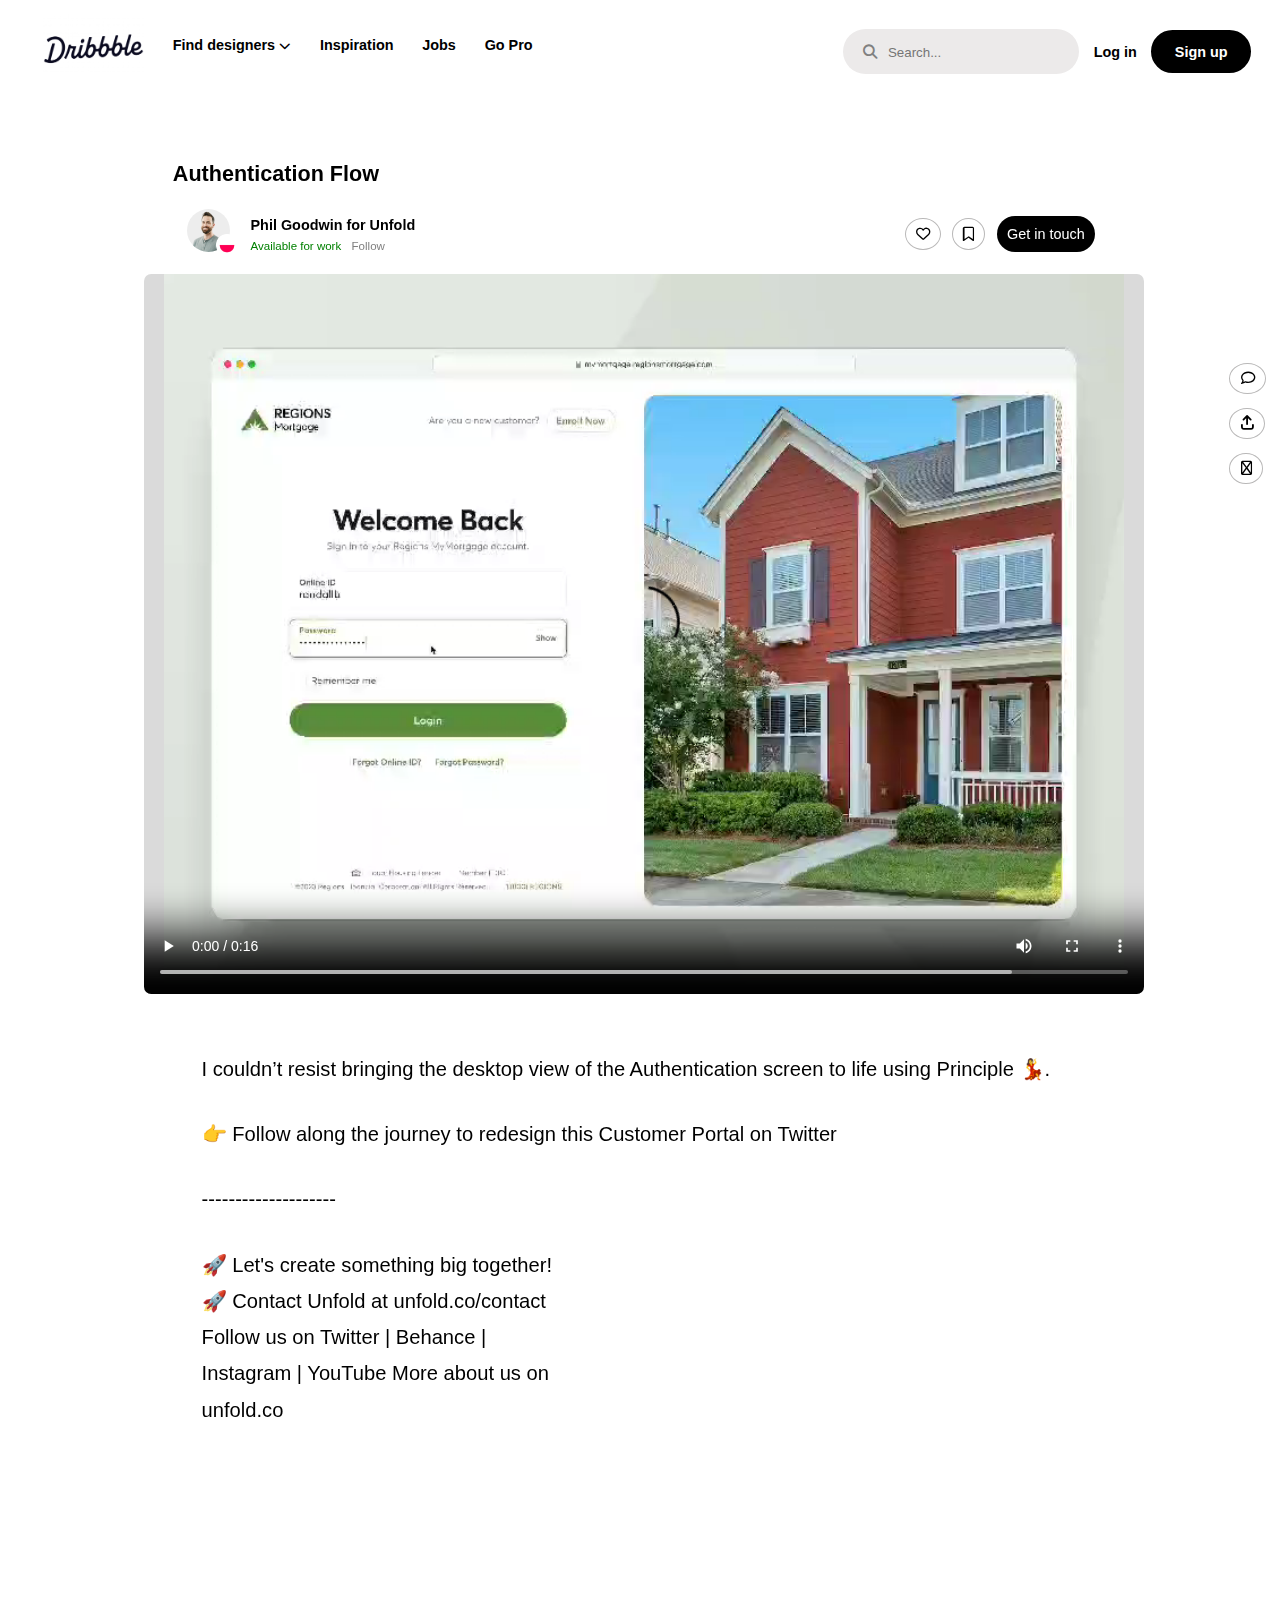
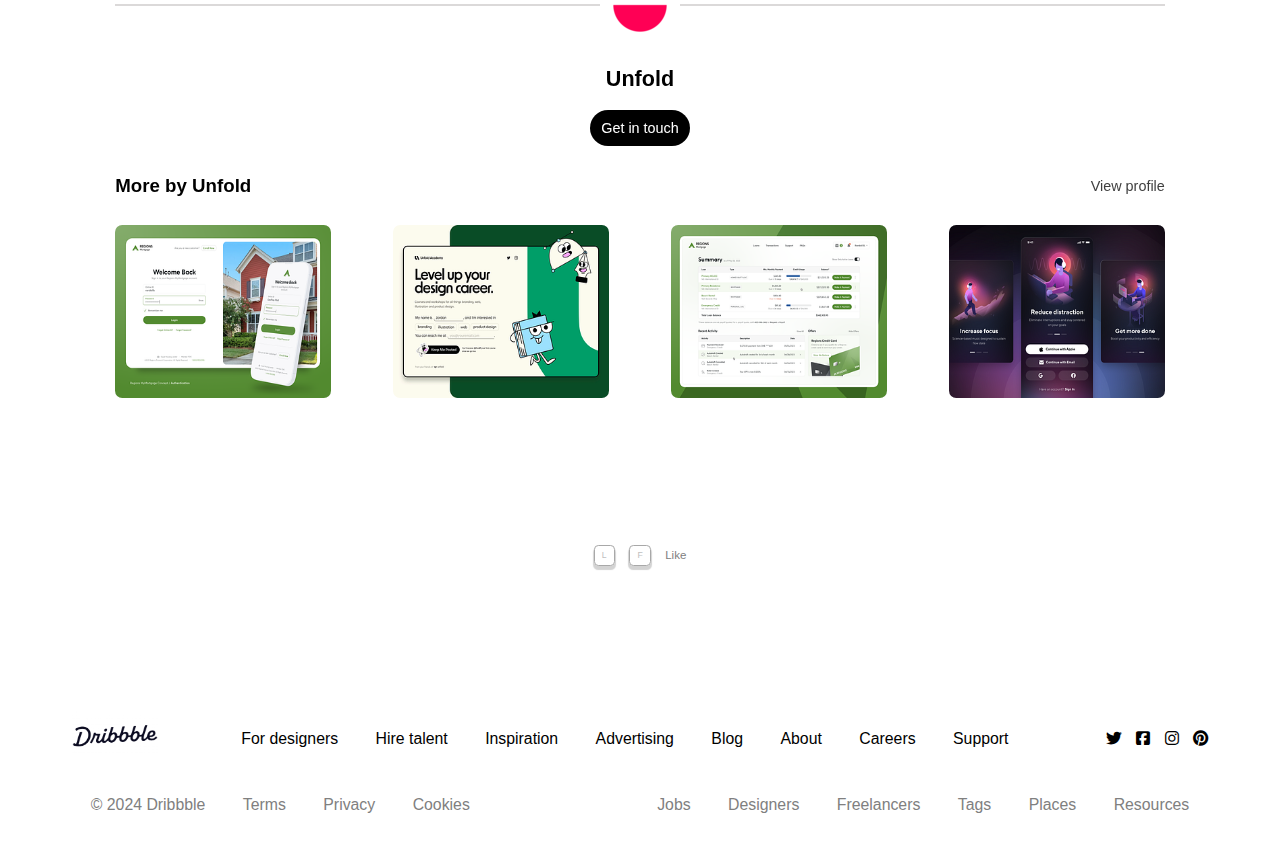
==== index.html @ a6d7c667 "first commit" ====
<!DOCTYPE html>
<html lang="en">

<head>
    <meta charset="UTF-8">
    <meta http-equiv="X-UA-Compatible" content="IE=edge">
    <meta name="viewport" content="width=device-width, initial-scale=1.0">
    <link rel="stylesheet" href="index.css">
    <link rel="stylesheet" href="https://cdnjs.cloudflare.com/ajax/libs/font-awesome/6.6.0/css/all.min.css" />
    <link rel="preconnect" href="https://fonts.googleapis.com">
    <title>Document</title>
</head>

<body>
    <header>
        <nav>
            <div class="nav1">
                <ul class="nav1ul" style="padding-bottom: 1rem;">
                    <ul class="nav1ul1">
                        <li id="menu"><i class="fa-solid fa-bars"></i></li>
                        <li><a href="#"> <img id="logo" src="logo.png" alt=""></a></li>
                    </ul>
                    <ul class="nav1ul2">
                        <li class="find"><a href="#">Find designers <i style="font-size:.8rem;"
                                    class="fa-solid fa-chevron-down"></i></a>
                            <ul>
                                <li>
                                    <h4>Designer search</h4>
                                    <p>Quickly find your next designer</p>
                                </li>
                                <li>
                                    <h4>Post a job</h4>
                                    <p>The #1 job board for design talent</p>
                                </li>
                            </ul>
                        </li>
                        <li> <a href="#">Inspiration</a></li>
                        <li> <a href="#">Jobs</a></li>
                        <li> <a href="#">Go Pro</a></li>
                    </ul>
                </ul>
            </div>
            <div class="nav2">
                <ul>
                    <li id="search"><a href="">
                            <i id="magnifying" style="color: gray;" class="fa fa-sharp fa-light fa-magnifying-glass"></i>
                            <input style="padding-left: .5rem;" type="search" value="" placeholder="Search..."> </a>
                    </li>
                    <li><a href="#">Log in</a> </li>
                    <li id="signup"><a style="color: white;" href="#">Sign up</a> </li>
                </ul>
            </div>
        </nav>
        <div id="headerd1">
            <ul>
                <li>
                    <a href="">
                        <h4>Designer search</h4>
                    </a>
                    <a href="">
                        <p style="font-size: .8rem;">Quickly find your next designer</p>
                    </a>
                </li>
                <li>
                    <a href="">
                        <h4>Post a job </h4>
                    </a>
                    <a href="">
                        <p style="font-size: .8rem;">The #1 job board for design talent</p>
                    </a>
                </li>
            </ul>
        </div>
        <div class="dropdown">
            <ul>
                <li style="border: 1px solid rgb(224, 224, 224);padding-left: 0;"></li>
            </ul>
            <ul style="padding-left: 2rem; padding-right: 2rem;">
                <li style="margin-top: 2rem;"><a href="#">Find designers </a></li>
                <li style="display: flex;">
                    <ul>
                        <li id="line"></li>
                    </ul>
                    <ul>
                        <li>
                            <h4>Designer search</h4>
                            <p>Quickly find your next designer</p>
                        </li>
                        <li style="margin-top: 1.5rem; margin-bottom: 1rem;">
                            <h4>Post a job</h4>
                            <p>The #1 job board for design talent</p>
                        </li>
                    </ul>
                </li>
                <li> <a href="#">Inspiration</a></li>
                <li> <a href="#">Jobs</a></li>
                <li> <a href="#">Go Pro</a></li>
                <li style="border: 1px solid rgb(224, 224, 224);padding-left: 0;"></li>
                <li style="margin-bottom: 2rem;"><a href=""> Log in</a></li>
            </ul>
        </div>
    </header>
    <div class="section1">
        <div class="sec1d1">
            <h2>Authentication Flow</h2>
            <div style="padding-top: 1.5rem;">
                <div>
                    <div>
                        <img style="border-radius: 50%;" src="profile.png" alt="">
                        <img class="img1" src="img1.png" alt="">
                    </div>
                    </li>
                    <li style="padding-left: 1rem;">
                        <h3 style="font-size: 1rem;">Phil Goodwin for Unfold</h3>
                        <p style="color: green;padding-top: .5rem;font-size: .8rem;">Available for work <a href=""
                                style="color: gray;padding-left: .5rem;">Follow</a></p>
                    </li>
                </div>
                <div>
                    <li class="i"><i class="fa-regular fa-heart"></i></li>
                    <li class="i"><i class="fa-regular fa-bookmark"></i></li>
                    <li id="get"><a style="color: white;" href="">Get in touch</a></li>
                </div>
            </div>
            <video id="video" src="video.mp4" controls> </video>
            <p class="p" style="padding-top: 4rem;">I couldn’t resist bringing the desktop view of the Authentication
                screen
                to life
                using Principle 💃.</p>
            <p class="p">👉 Follow along the journey to redesign this Customer Portal on Twitter</p>
            <p class="p">--------------------</p>
            <p class="p" id="p3">
                🚀 Let's create something big together! 🚀

                Contact Unfold at unfold.co/contact

                Follow us on Twitter | Behance | Instagram | YouTube

                More about us on unfold.co</p>
        </div>
        <div class="sec1d2 ">
            <li id="message"> <i class=" i fa-regular fa-comment"></i></li>
            <li> <i class=" i fa-solid fa-arrow-up-from-bracket"></i></li>
            <li><i class=" i fa-regular fa-circle-info"></i></li>
        </div>
    </div>
    <div class="section2">
        <div class="sec2d1">
            <hr>
            <img src="img1.png" alt="">
            <hr>
        </div>
        <div class="sec2d2">
            <h2>Unfold</h2>
            <div id="get"> <a style="color: white;" href="">Get in touch</a></div>
        </div>
        <ul>
            <li style="font-weight: bold;font-size: 1.3rem;">More by Unfold</li>
            <li style="color: rgb(63, 63, 63);">View profile</li>
        </ul>
        <div class="sec2d3">
            <ul>
                <li><a href="#"><img src="img2.png" alt=""></a></li>
                <li><a href="#"><img src="img3.png" alt=""></a></li>
                <li><a href="#"><img src="img4.png" alt=""></a></li>
                <li><a href="#"><img src="img5.png" alt=""></a></li>
            </ul>
        </div>
        <div class="sec2d4">
            <ul>
                <li>L</li>
                <li>F</li>
                <li style="color:gray;">Like</li>
            </ul>
        </div>
    </div>
    <footer>
        <div class="footerd1">
            <img src="logo.png" alt="">
            <ul>
                <li><a href="#">For designers</a></li>
                <li><a href="#">Hire talent</a></li>
                <li><a href="#">Inspiration</a></li>
                <li><a href="#">Advertising</a></li>
                <li><a href="#">Blog</a></li>
                <li><a href="#">About</a></li>
                <li><a href="#">Careers</a></li>
                <li><a href="#">Support</a></li>
            </ul>
            <ul class="fd1ul2">
                <li><a href="#"><i class="fa-brands fa-twitter"></i></a></li>
                <li><a href="#"><i class="fa-brands fa-square-facebook"></i></a></li>
                <li><a href="#"><i class="fa-brands fa-instagram"></i></a></li>
                <li><a href="#"><i class="fa-brands fa-pinterest"></i></a></li>
            </ul>
        </div>
        <div class="footerd2">
            <ul>
                <li>© 2024 Dribbble</li>
                <li><a href="#">Terms</a></li>
                <li><a href="#">Privacy</a></li>
                <li><a href="#">Cookies</a></li>
            </ul>
            <ul>
                <li><a href="#">Jobs</a></li>
                <li><a href="#">Designers</a></li>
                <li><a href="#">Freelancers</a></li>
                <li><a href="#">Tags</a></li>
                <li><a href="#">Places</a></li>
                <li><a href="#">Resources</a></li>
            </ul>
        </div>
    </footer>
    <script src="index.js"></script>

</body>

</html>
---- index.css ----
*{
    box-sizing: border-box;
    margin: 0;
    padding: 0;
}
body{
    font-family: "Open Sans", sans-serif;
}
html{
    font-size: 90%;
}
a{
    text-decoration: none;
    color: black;
}
input{
    border:none;
    /* background-color:  rgb(236, 234, 234); */;
    background-color: transparent;
}
input:focus {
    outline: none;
}
li{
    list-style: none;
}
header{
    padding-top: 1rem;
}
nav{
    display: flex;
    align-items: center;
    justify-content: space-between;
    padding: 0 2rem 0 2rem;
}
nav li{
    padding-right: 1rem;
    font-weight: 600;
}
nav a{
    padding-left: 1rem;
    /* text-align: center; */
}
#menu{
    display: none;
    font-size: 2rem;
    padding: 2rem 1rem 1rem 0;
}
.nav1 ul{
    display: flex;
    align-items: center;
    font-weight: 500;
}
.nav2 ul{
    display: flex;
    align-items: center;
}
#signup{
    color: white;
    border: 2px solid black;
    background-color: black;
    padding: .8rem 1.5rem .8rem .5rem;
    border-radius: 3rem;
}
#logo{
    height: 4rem;
    width: 7rem;
}
#search{
    padding: 1rem 1rem 1rem .4rem;
    text-align: center;
    border-radius: 5rem;
    background-color: rgb(236, 234, 234);
    transition: border cubic-bezier(0, 0, 1, 1) 1s;
}
#magnifying{
    color: gray;
}
#search:hover{
    background-color: white;
    border: 4px solid rgb(252 231 239);
    transition-duration: 210ms;
}
#headerd1{
    border: 1px solid rgb(228, 228, 228);
    width: fit-content;
    border-radius: 1rem;
    display: none;
    margin-left: 11rem;
}
#headerd1 li{
    margin:1.5rem 1.5rem 1.5rem 1.5rem;
}
#headerd1 li a{
    color: gray;
}
.find >ul{
    background-color: white;
    color: gray;
    border: 1px solid rgb(238, 238, 238);
    display: flex;
    flex-direction: column;
    position: absolute;
    top: 5rem;
    left: 11rem;
    padding: 0 1rem 2rem 2.5rem;
    border-radius: 1rem;
    z-index: 2;
    display: none;
    }
    .find p{
        font-size: .8rem;
        font-weight: 400;
    }
    .find ul li{
        width: 15rem;
    }
    .find h4{
        padding:2rem 0 .3rem 0;
    }
    .find:hover> ul{
        display: block;
    }
    .sec1d1>h2{
        padding-left: 2rem;
    }
    .sec1d1>div{
        padding: 1.5rem 3rem 1rem 3rem;
    }

    .dropdown{
        z-index: 3;
        width: 100%;
        position: absolute;
        background-color: white;
        display: none;
        /* height: 100%; */
    }
    .dropdown li{
        margin-top: 1.4rem;
        font-size: 1rem;
    }
    .dropdown li a{
        font-weight: 600;
    }
    .dropdown p{
        margin-top: .5rem;
        color: rgb(71, 71, 71);
    }
    #line{
        border: 1px solid rgb(224, 224, 224);
        height: 6rem;
        margin-right: 2rem;
    }
/* section1 */
.section1{
    padding: 5rem 0 0 10rem;
    display: flex;
    justify-content: space-between;
}
.section1 div{
    /* border: 2px solid green; */
    /* width: 40%; */
    /* display: flex;
    justify-content: space-between;
    align-items: center;
    padding-bottom: .5rem; */
}
.sec1d1 div{
    display: flex;
    justify-content: space-between;
    align-items: center;
    padding-bottom: .5rem; 
}
.sec1d1{
    /* border: 2px solid black; */
    width: 88%;

}
.sec1d2{
    padding-right: .6rem;
    /* border: 2px solid red; */
    margin-left: 3rem;
    display: flex;
    flex-direction: column;
}
.sec1d2 i{
margin: .5rem 0 .5rem 0;    
}
#message{
    margin-top: 13.5rem;
}
.section1 div li{
    margin: 0 .4rem 0 .4rem ;
}
.i{
    border: 1px solid rgb(185, 184, 184);
    padding: .5rem .7rem .5rem .7rem;
    /* padding: .8rem; */
    border-radius: 100%;
}
#get{
    /* color: white; */
    background-color: black;
    padding: .7rem;
    border-radius: 5rem;
}
.sec1d1 img:nth-child(1){
    height: 3rem;
    width: 3rem;
}
.sec1d1 .img1{
    height: 1.5rem;
    width: 1.5rem;
    z-index: 1;
    position: absolute;
    margin:2rem 0 0 2rem;
    /* margin-right: 1rem; */
}
#video{
    height: 50rem;
    /* width: 60rem; */
    width: 100%;
    border:1px;
    display:block;
    margin: auto;
    border-radius: .5rem;
    background-color:rgb(218, 218, 218);
}
.section1 .p{
    padding: 2rem 5rem 0 4rem;   
    font-size: 1.4rem;
    line-height: 1.8;
}

#p3{
    padding:2rem 40rem 0 4rem ;
    padding-bottom:8rem;
}

.section2{
    /* border: 2px solid red; */
    padding: 1.5rem 8rem 0 8rem;
}
.sec2d1{
    display: flex;
    justify-content: center;
    align-items: center;
}
.sec2d2{
    display: flex;
    flex-direction: column;
    justify-content: center;
    align-items: center;
    margin-top: 1.5rem;
}
.section2 div hr{
    border: 1px solid rgb(219, 217, 217);
    /* width: 32rem; */
    width: 50%;
}
.section2 #get{
width: 7rem;
text-align: center;
margin-top: 1.2rem;
}
.section2 ul{
    /* border: 2px solid red; */
    margin-top: 2rem;
    display: flex;
    justify-content: space-between;
    align-items: center;
}
.sec2d3 img{
    width: 15rem;
    height: 12rem;
    border-radius: .5rem;
}
.sec2d4 ul{
justify-content: center;
font-size: .8rem;
padding: 8rem 0 5rem 0;
color: rgb(192, 192, 192);
}
.sec2d4 li{
    margin:0 .5rem 0 .5rem;
}
.sec2d4 li:nth-child(1),.sec2d4 li:nth-child(2){
    /* color: red; */
    border:1px solid rgb(168, 168, 168);
    padding:.3rem .5rem .3rem .5rem;
    border-radius: .3rem;
    /* box-shadow: 0 0 -5px 0 rgb(168, 168, 168) ; */
    box-shadow: 0 3px 1px 1px lightgrey;
    font-size: .6rem;

}
footer{
    /* border: 2px solid black; */
    padding: 0 5rem 0 5rem;
}
footer div{
    display: flex;
    justify-content: space-between;
    align-items: center;
}
.footerd1{
    padding-top: 5rem;
}
footer img{
    height: 4rem ;
    width: 6rem;
    padding-bottom: 1rem;
}
footer ul{
    display: flex;
    justify-content: space-evenly;
}
footer ul li{
    padding: 0 1.3rem 0 1.3rem;
    font-size: 1.1rem;
}
.footerd1 ul:nth-child(3) li {
    padding: 0 0 0 1rem;
    /* border: 2px solid red; */
}
.footerd2 li,.footerd2 a{
    color: gray;
}
.footerd2{
    margin-top: 2rem;
    padding-bottom: 3rem;
}
/* media queries */
@media only screen and (max-width: 1110px){
    .sec2d3 ul{
        flex-wrap: wrap;
    }
}


@media only screen and (max-width: 1024px){
    body{
        /* background-color: red; */
    }
    
html{
    font-size: 75%;
}
input{
    display: none;
}
#search{
    background-color:rgb(236, 234, 234);
}
.sec2d3 img {
    width: 13rem;
    height: 10rem;
}
#p3{
    padding-right: 31rem;
}
#search{
    background-color: white;
}
#magnifying{
    color: black;
}
}
@media only screen and (max-width: 890px){
    input{
display: none;
    }
    .footerd1{
        flex-direction: column;
    }
    .footerd1 ul{
        margin-bottom: 1rem;
    }
    .footerd2{
        flex-direction: column;
    }
    .footerd2 ul:nth-child(2){
        margin-top: 1rem;
    }
    .sec2d3 img {
        width: 12rem;
        height: 10rem;
    }
}

@media only screen and (max-width: 768px){
html{
    font-size: 60%;
}
#menu{
    display: block;
}
.dropdown{
    display: none;
}
#p3{
    padding: 2rem 29rem 0 4rem;
}
#message{
    margin-top: 0;
}
.nav1ul{
/*    
    display: flex;
    flex-direction: column; */
}
ul .nav1ul2{
    display: none;
   
}
.sec2d3 img {
    width: 14rem;
    height: 11rem;
}
.section1{
    padding: 5rem 0 0 2rem;
    flex-direction: column;
}
#video{
    height: 48rem;
    /* width: 76rem; */
    /* width: 100%; */
}
.sec1d1{
    width: 97%;
}
#p3 {
    padding: 2rem 40rem 0 4rem;
}
.sec1d2{
    display: flex;
    flex-direction: row;
    justify-content: center;
    margin-top: 6rem;
    padding-right: 3rem;
}
.sec2d3 ul{
    flex-wrap: wrap;
}
.footerd1{
    flex-direction: column;
}
footer ul{
margin: 1rem 0 1rem 0;
}
.footerd1 ul:nth-child(1){
    flex-wrap: wrap;
}
}
@media only screen and (max-width: 620px){
    #p3{
        padding: 2rem 25rem 0 4rem;
    }
}

@media only screen and (max-width: 500px){
.footerd1 ul:nth-child(2){
    flex-wrap: wrap;
}
#p3{
    padding: 2rem 13rem 0 4rem;
}
}

@media only screen and (max-width: 425px){
    
    .footerd1 ul,.footerd2 ul{
        /* flex-direction: column; */
        flex-wrap: wrap;
    }
    footer ul li{
        margin-top: 1rem;
        padding: 0 2.5rem 0 1rem;
    }
    .sec2d3 img {
        width: 13rem;
        height: 10rem;
    }
    #p3 {
        padding: 3rem 10rem 0 4rem;
    }
    #video {
        height: 30rem;
        width: 100%;
    }
    #p3{
        padding-right: 3rem;
    }
}
@media only screen and (max-width: 405px){
.sec2d3 ul{
    flex-direction: column;
}
.sec2d3 img {
    width: 60vw;
    height: 40vh;
    margin-top: 1rem;
}
.section2 {
    padding: 1.5rem 1.5rem 0 1.5rem;
}
.sec2d3 img {
    width: 90vw;
}
}
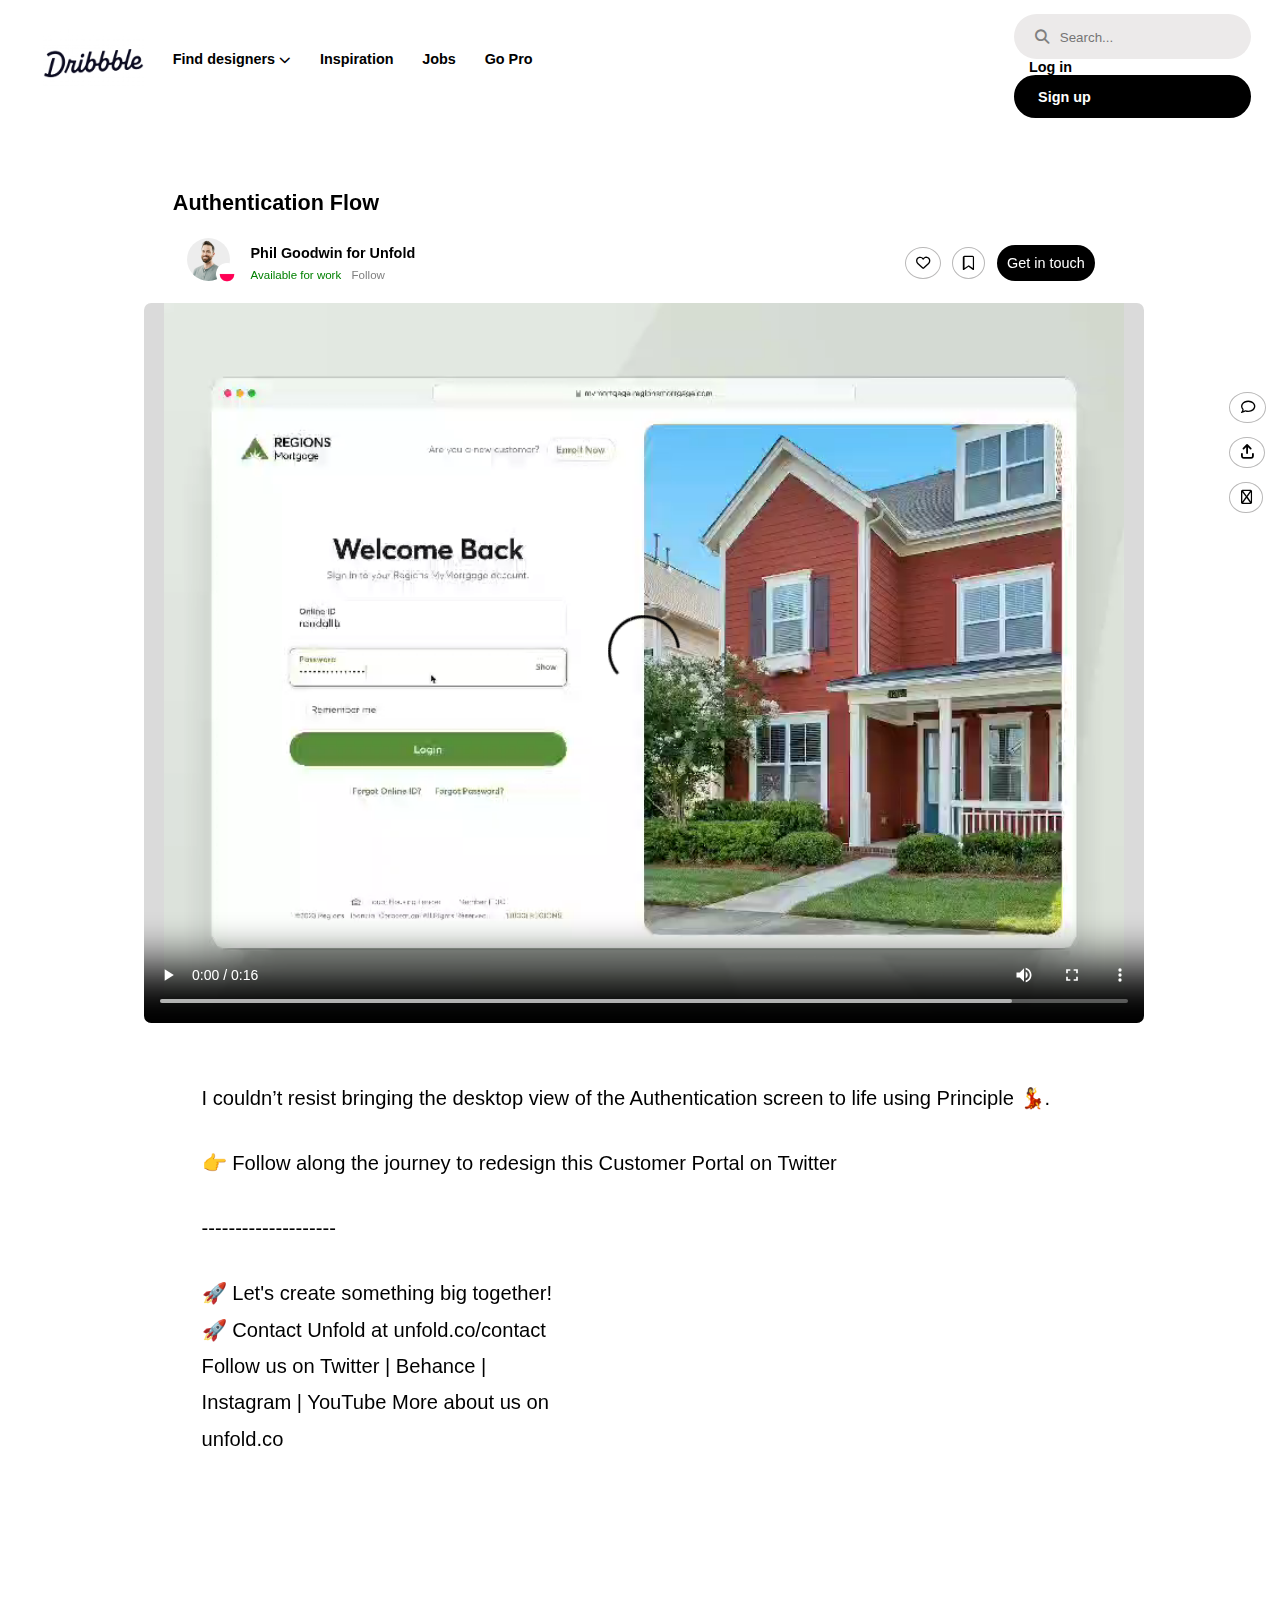
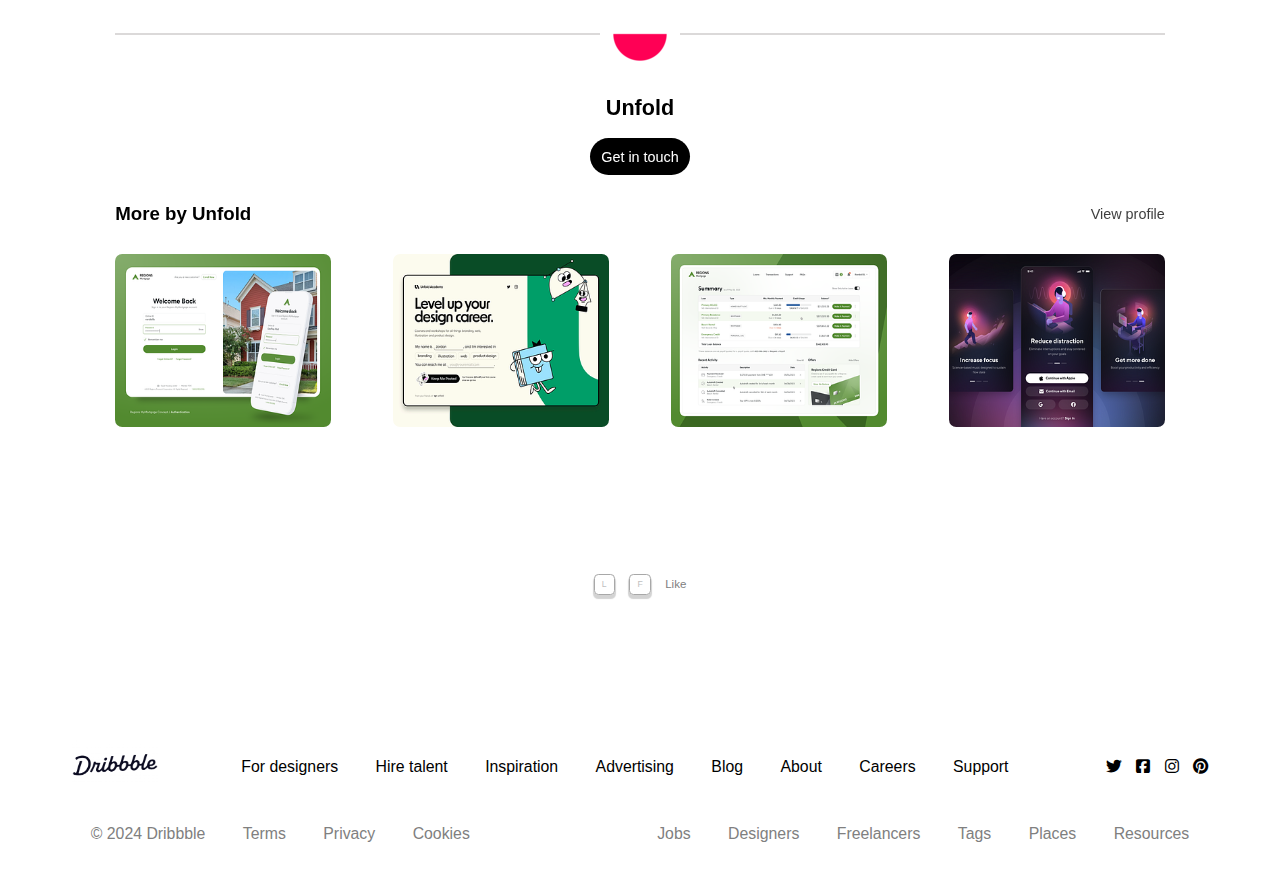
==== commit 1922aa95: "second commit" ====
--- a/index.html
+++ b/index.html
@@ -41,9 +41,9 @@
                 </ul>
             </div>
             <div class="nav2">
-                <ul>
+                <ul></ul>
                     <li id="search"><a href="">
-                            <i id="magnifying" style="color: gray;" class="fa fa-sharp fa-light fa-magnifying-glass"></i>
+                            <i id="magnifying"  class="fa fa-sharp fa-light fa-magnifying-glass"></i>
                             <input style="padding-left: .5rem;" type="search" value="" placeholder="Search..."> </a>
                     </li>
                     <li><a href="#">Log in</a> </li>
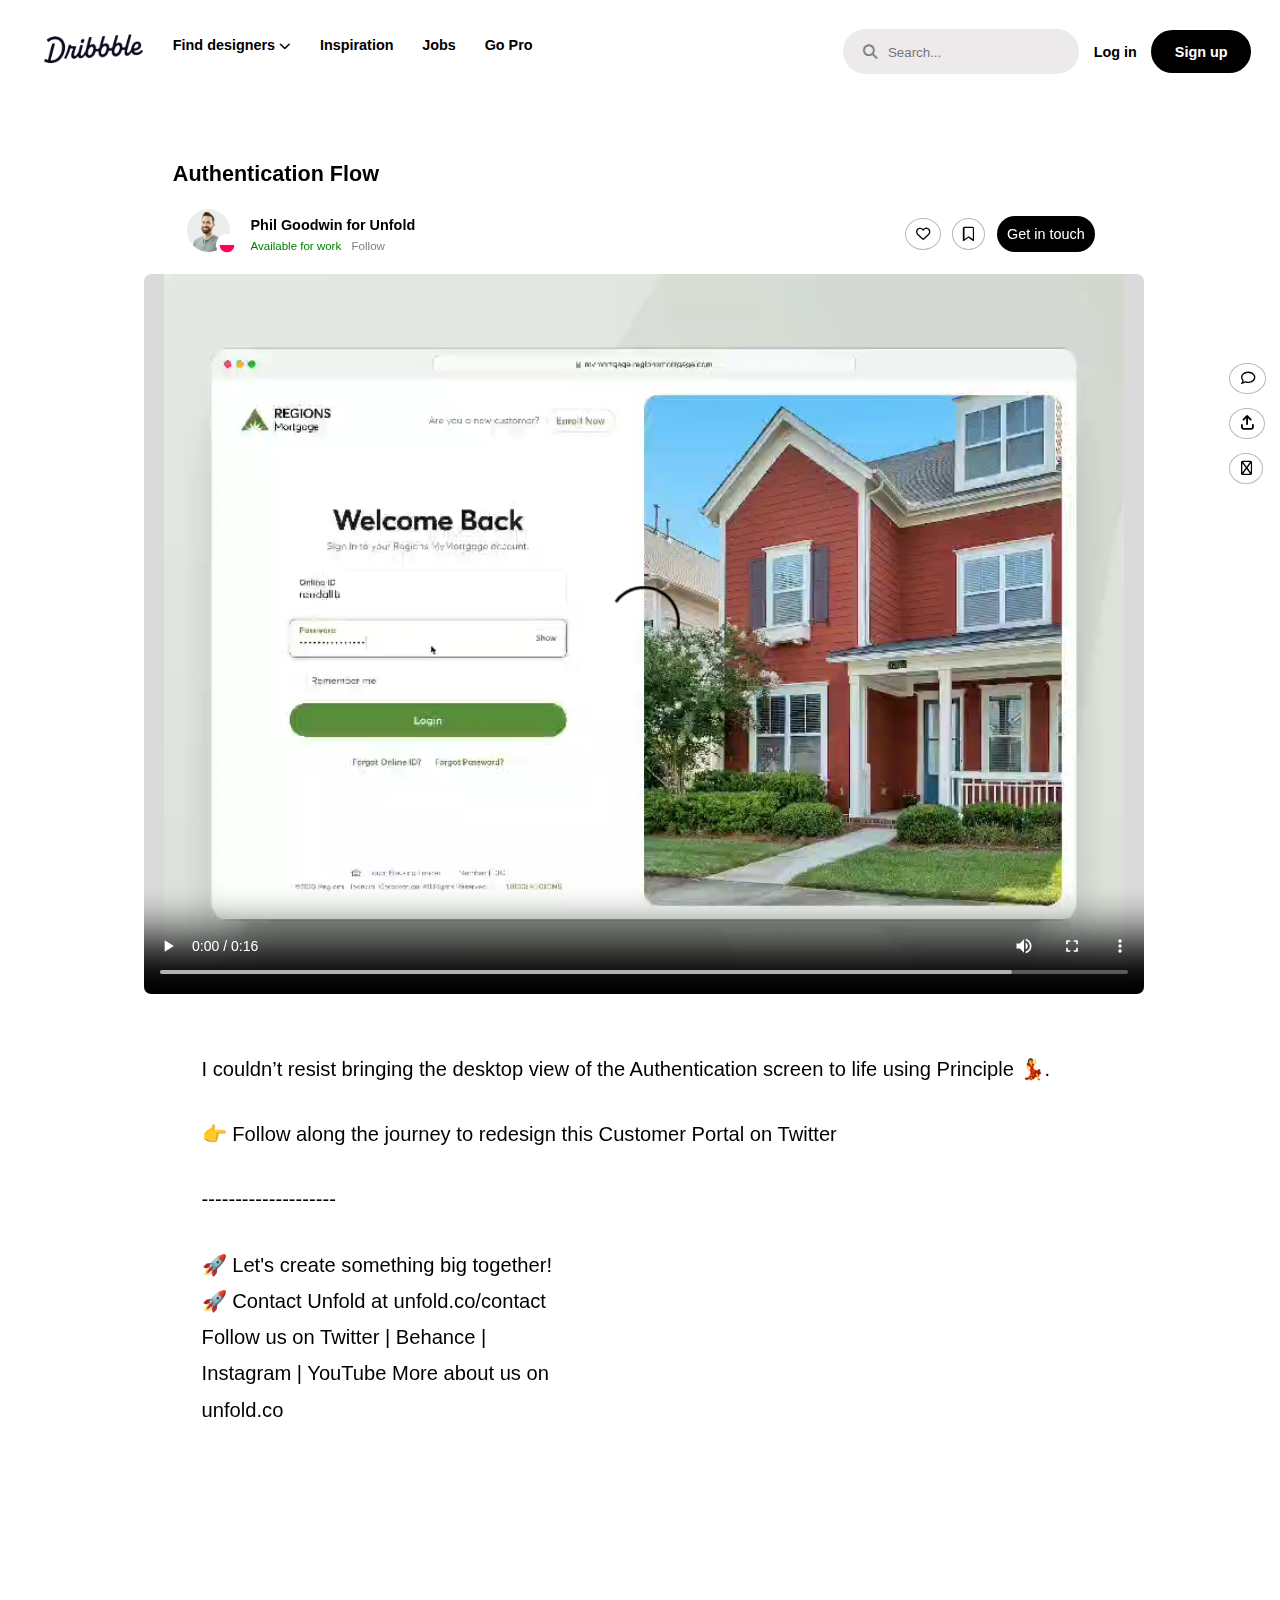
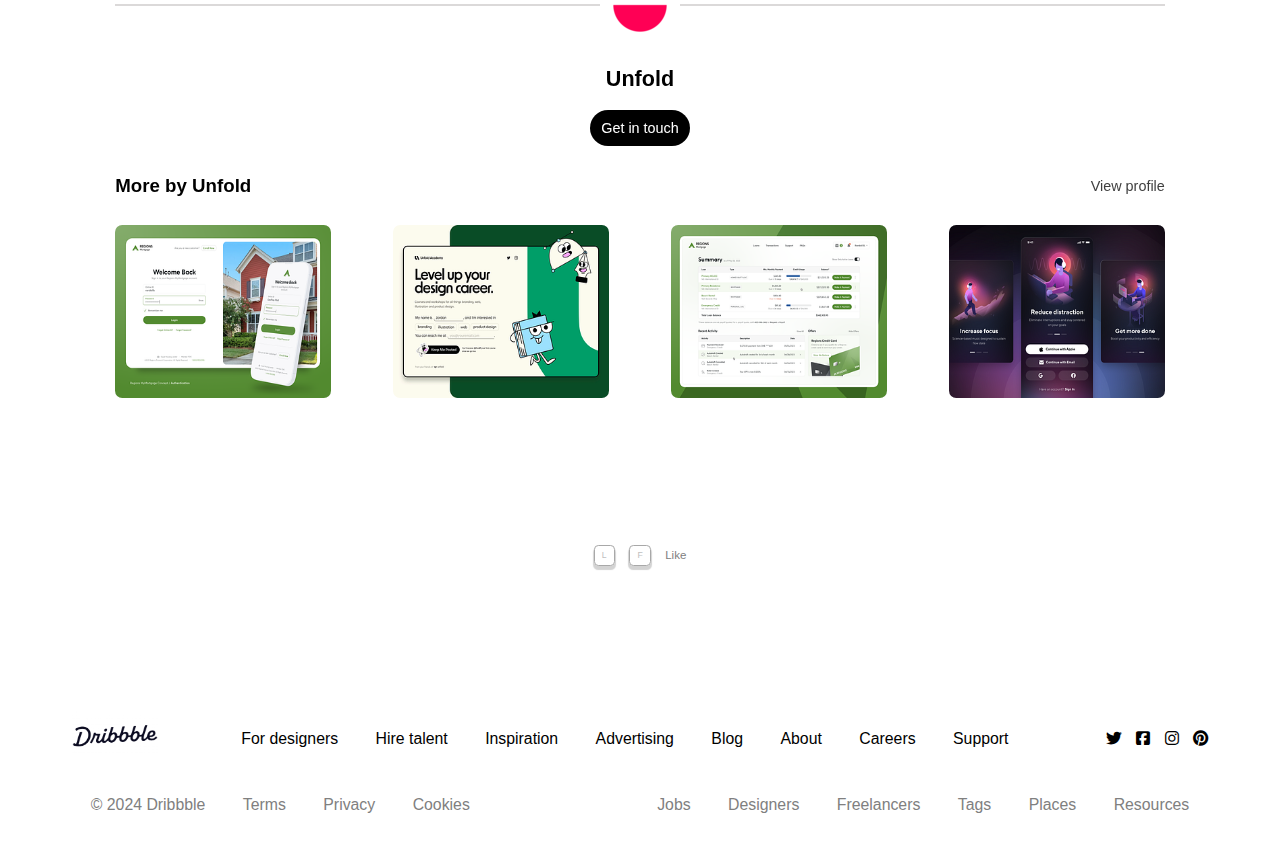
==== commit ee91b01e: "first commit" ====
--- a/index.html
+++ b/index.html
@@ -46,7 +46,7 @@
                             <i id="magnifying"  class="fa fa-sharp fa-light fa-magnifying-glass"></i>
                             <input style="padding-left: .5rem;" type="search" value="" placeholder="Search..."> </a>
                     </li>
-                    <li><a href="#">Log in</a> </li>
+                    <li id="login"><a href="#">Log in</a> </li>
                     <li id="signup"><a style="color: white;" href="#">Sign up</a> </li>
                 </ul>
             </div>
--- a/index.css
+++ b/index.css
@@ -52,6 +52,10 @@
     font-weight: 500;
 }
 .nav2 ul{
+    display: flex;
+    align-items: center;
+}
+.nav2{
     display: flex;
     align-items: center;
 }
@@ -357,6 +361,9 @@
     width: 13rem;
     height: 10rem;
 }
+#login{
+    display: none;
+}
 #p3{
     padding-right: 31rem;
 }
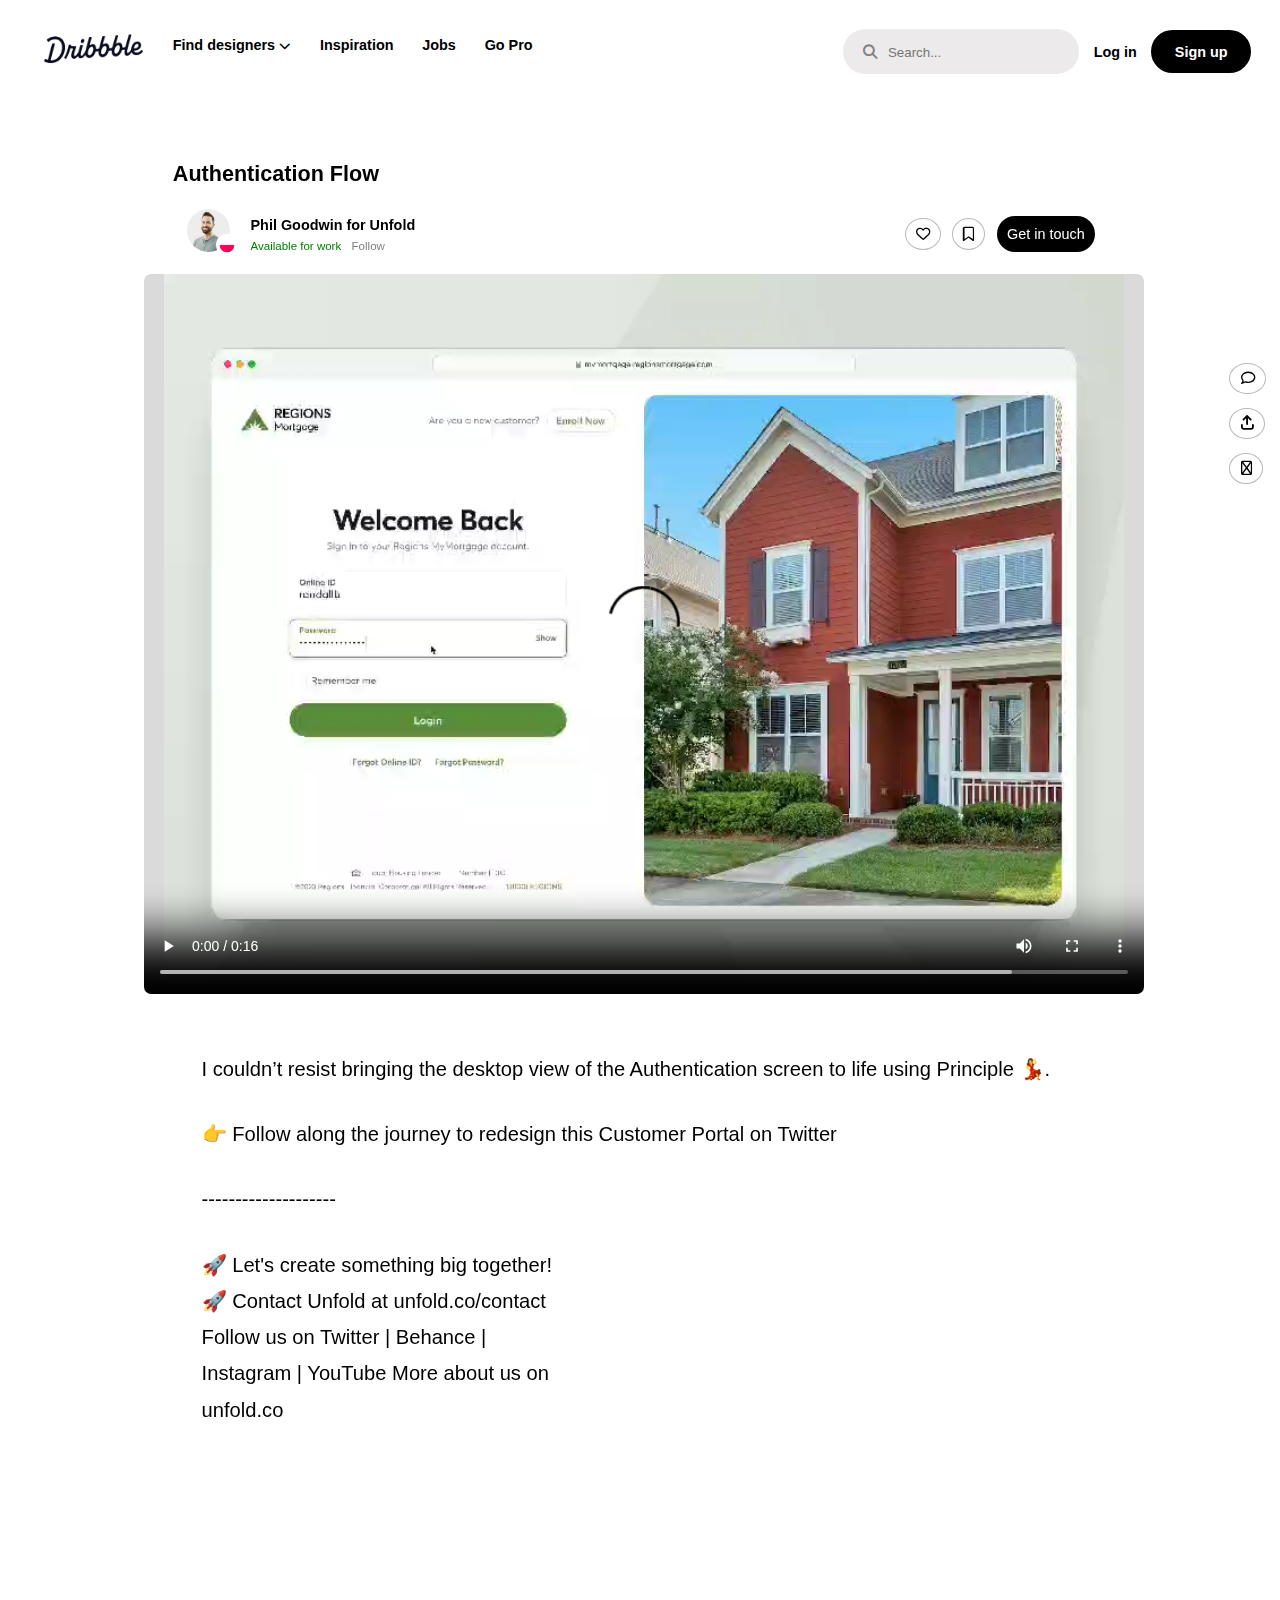
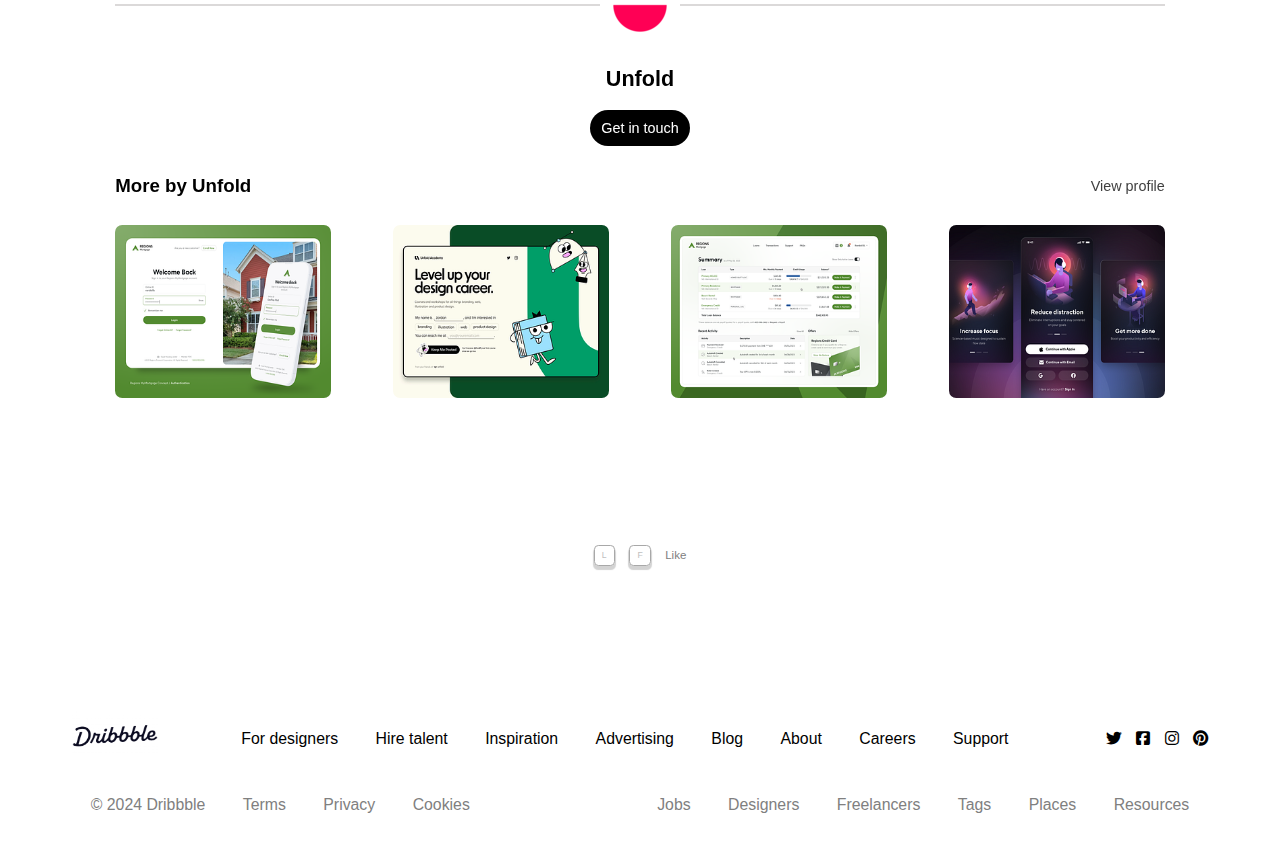
==== commit 61494755: "first commit" ====
--- a/index.html
+++ b/index.html
@@ -141,7 +141,7 @@
         <div class="sec1d2 ">
             <li id="message"> <i class=" i fa-regular fa-comment"></i></li>
             <li> <i class=" i fa-solid fa-arrow-up-from-bracket"></i></li>
-            <li><i class=" i fa-regular fa-circle-info"></i></li>
+            <li><i class=" i  fa-regular fa-circle-info"></i></li>
         </div>
     </div>
     <div class="section2">
--- a/index.css
+++ b/index.css
@@ -515,10 +515,16 @@
 .sec2d3 img {
     width: 90vw;
 }
-}
-
-
-
-
-
-
+.sec1d1 h2{
+    padding-left: 0;
+}
+.sec1d1 div {
+    padding: 1.5rem 0 1rem 0;
+}
+}
+
+
+
+
+
+
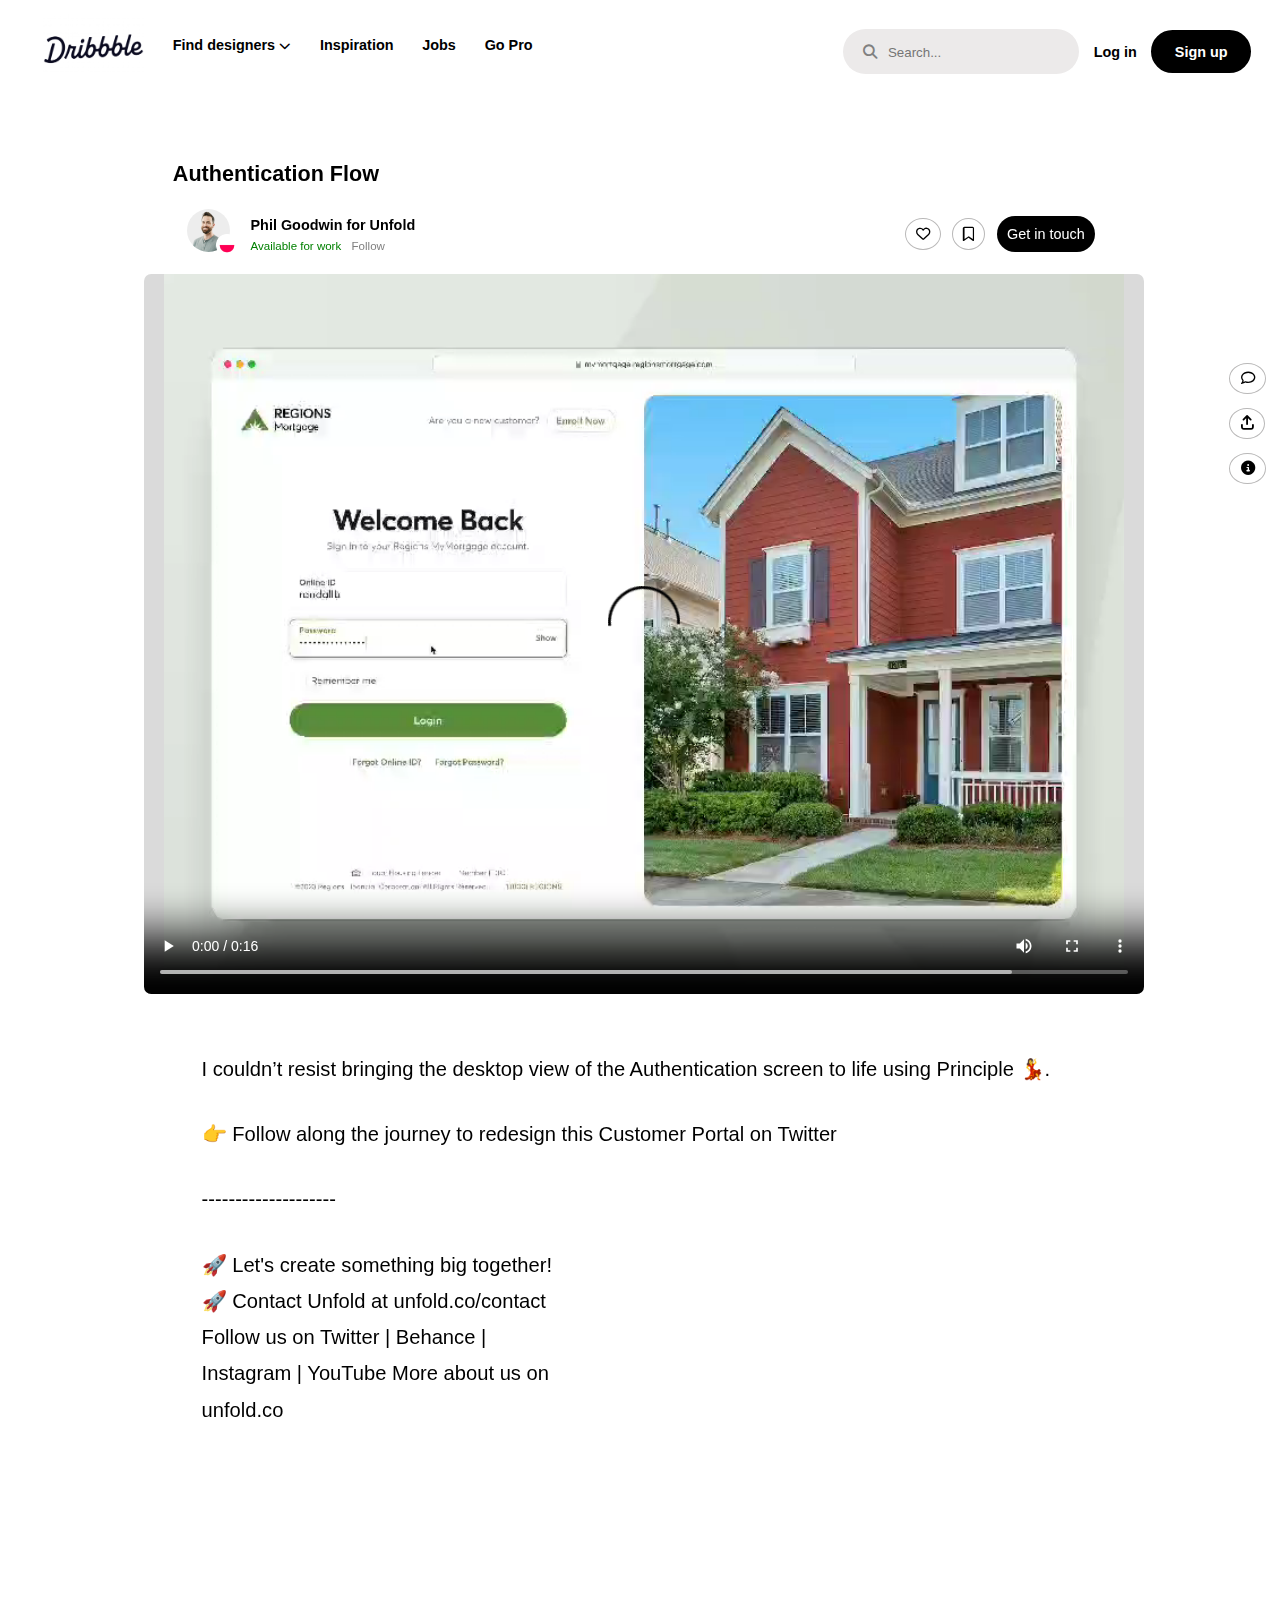
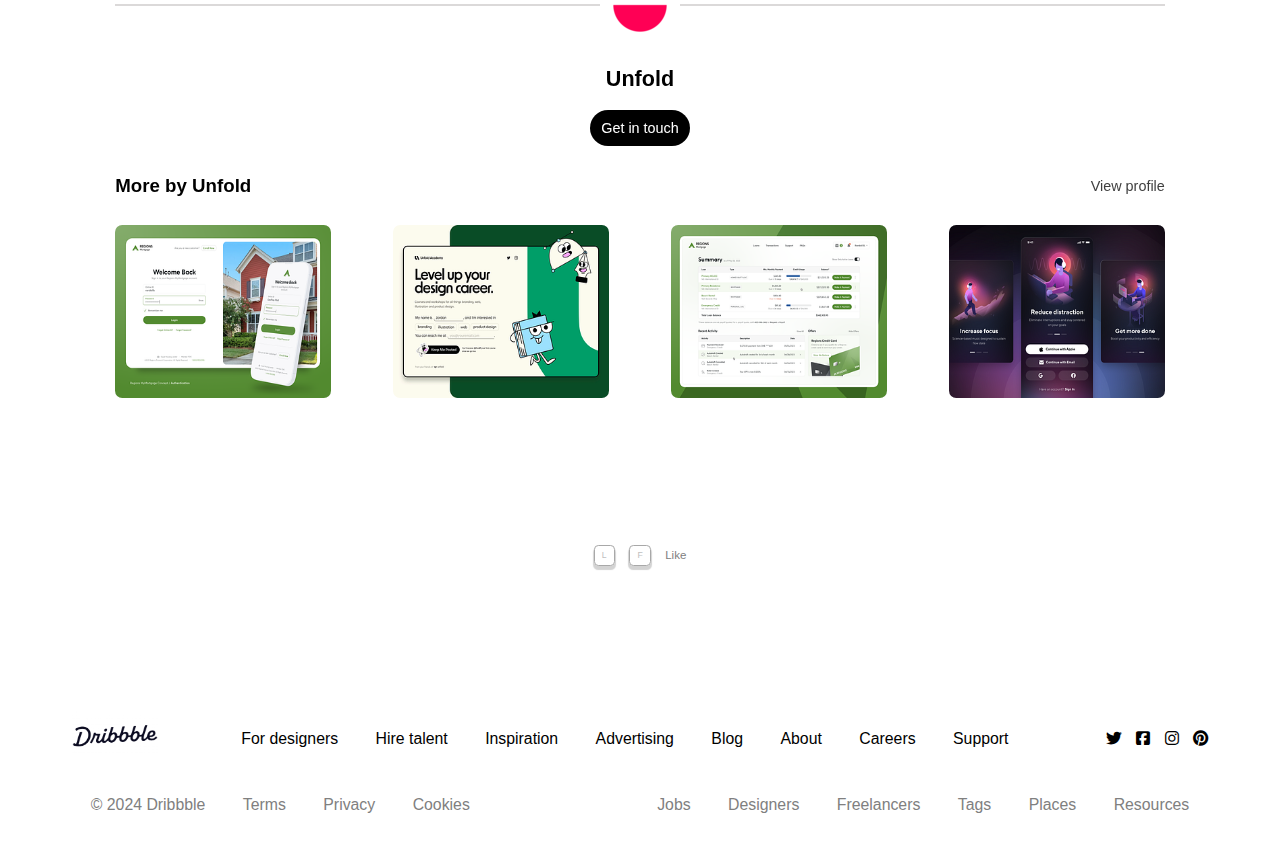
==== commit ee99fc19: "first commit" ====
--- a/index.html
+++ b/index.html
@@ -17,7 +17,7 @@
             <div class="nav1">
                 <ul class="nav1ul" style="padding-bottom: 1rem;">
                     <ul class="nav1ul1">
-                        <li id="menu"><i class="fa-solid fa-bars"></i></li>
+                        <li id="menu"><i  class="fa-solid fa-bars"></i></li>
                         <li><a href="#"> <img id="logo" src="logo.png" alt=""></a></li>
                     </ul>
                     <ul class="nav1ul2">
@@ -103,7 +103,7 @@
     <div class="section1">
         <div class="sec1d1">
             <h2>Authentication Flow</h2>
-            <div style="padding-top: 1.5rem;">
+            <div id="sec1d1d1" style="padding-top: 1.5rem;">
                 <div>
                     <div>
                         <img style="border-radius: 50%;" src="profile.png" alt="">
@@ -122,7 +122,7 @@
                     <li id="get"><a style="color: white;" href="">Get in touch</a></li>
                 </div>
             </div>
-            <video id="video" src="video.mp4" controls> </video>
+            <video id="video" src="video.mp4" controls autoplay></video>
             <p class="p" style="padding-top: 4rem;">I couldn’t resist bringing the desktop view of the Authentication
                 screen
                 to life
@@ -141,7 +141,7 @@
         <div class="sec1d2 ">
             <li id="message"> <i class=" i fa-regular fa-comment"></i></li>
             <li> <i class=" i fa-solid fa-arrow-up-from-bracket"></i></li>
-            <li><i class=" i  fa-regular fa-circle-info"></i></li>
+            <li><i class=" i fa fa-solid fa-circle-info"></i></li>
         </div>
     </div>
     <div class="section2">
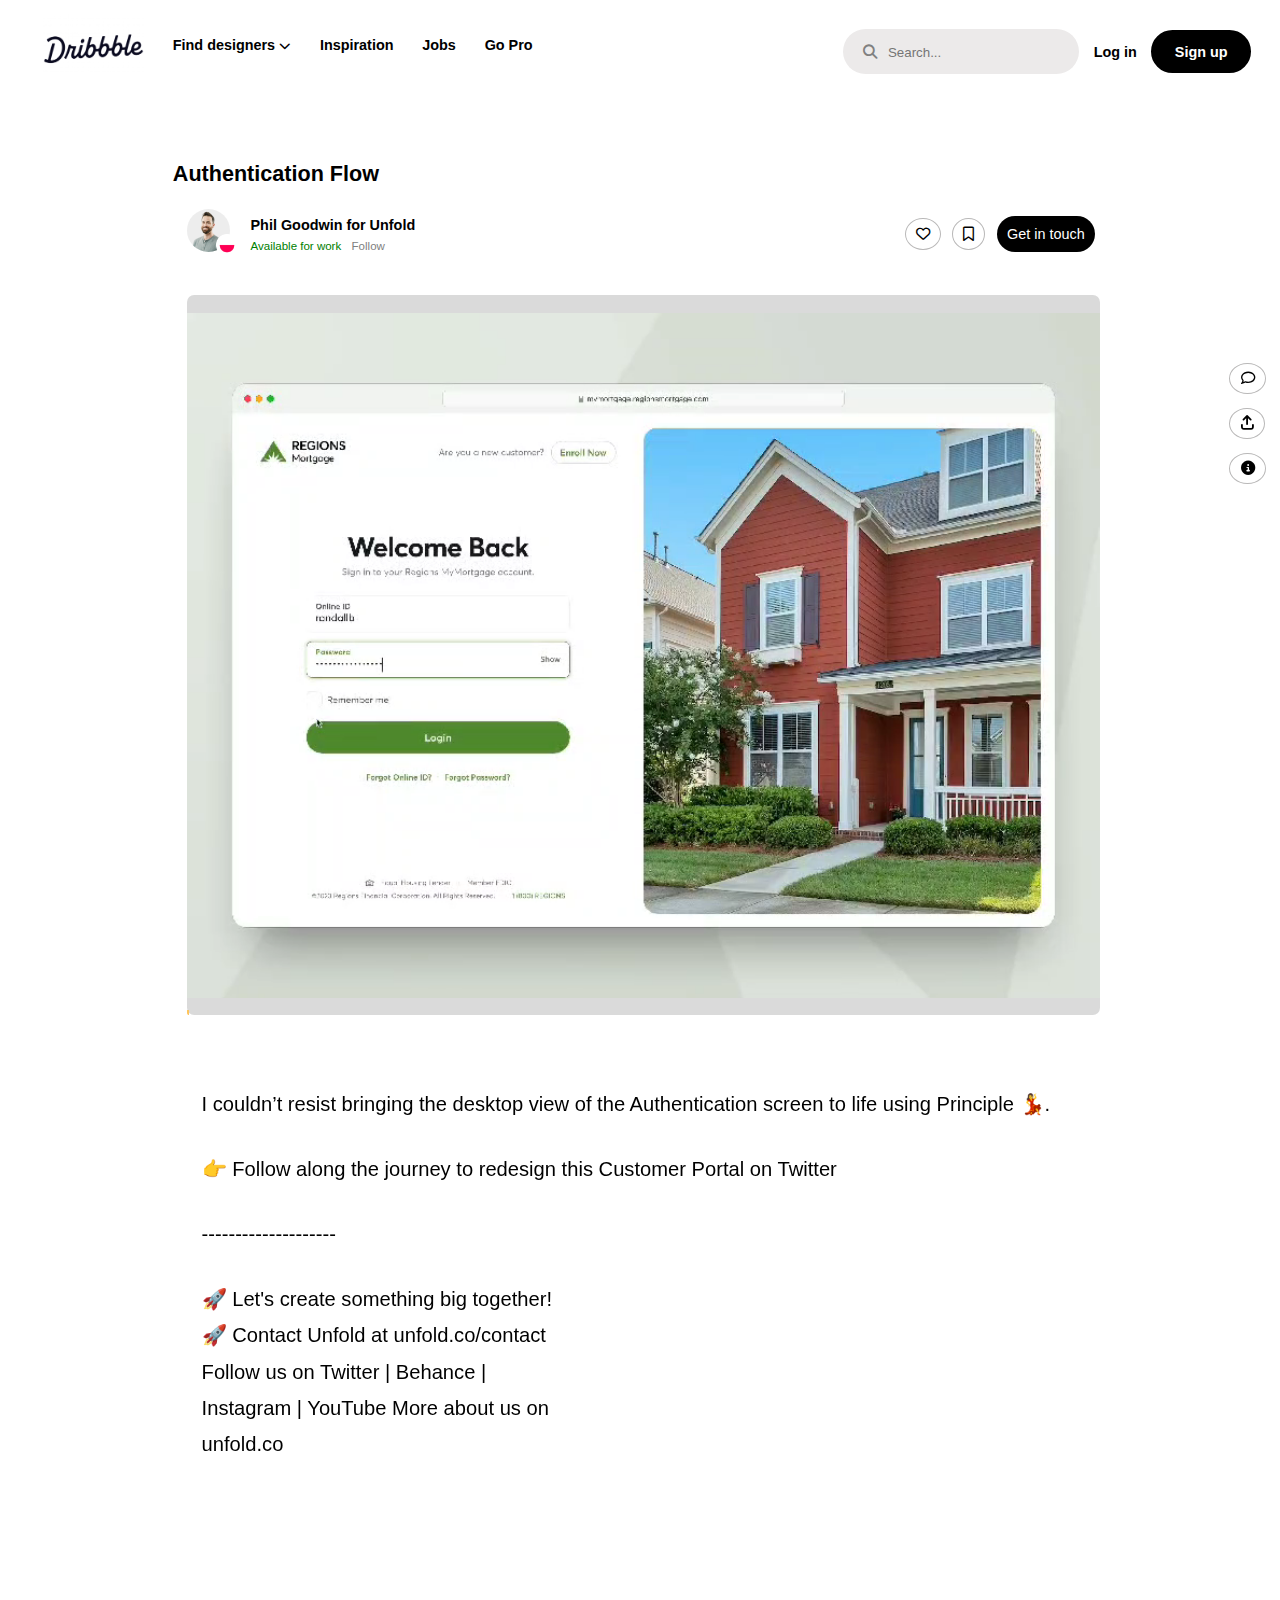
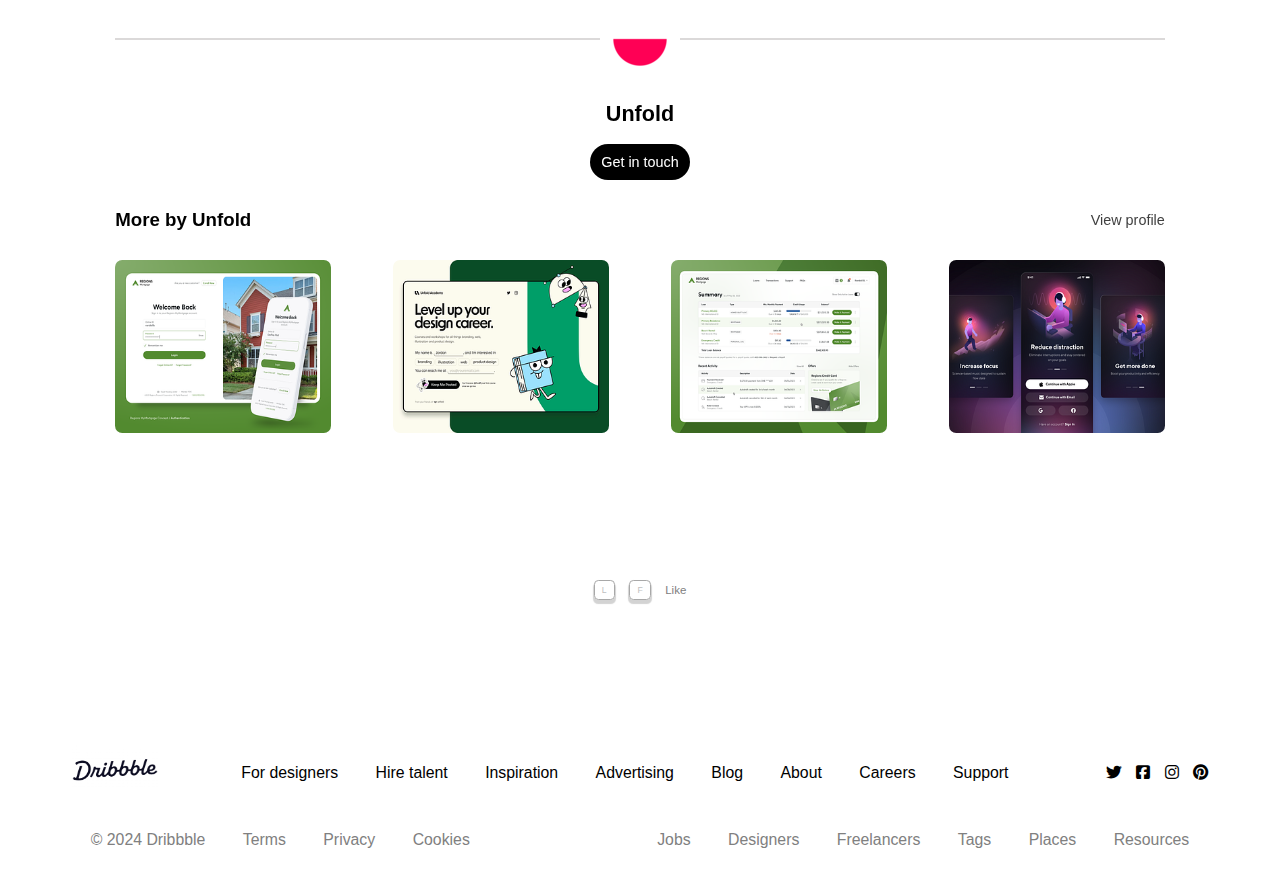
==== commit de6ad721: "first commit" ====
--- a/index.html
+++ b/index.html
@@ -17,7 +17,7 @@
             <div class="nav1">
                 <ul class="nav1ul" style="padding-bottom: 1rem;">
                     <ul class="nav1ul1">
-                        <li id="menu"><i  class="fa-solid fa-bars"></i></li>
+                        <li id="menu"><i class="fa-solid fa-bars"></i></li>
                         <li><a href="#"> <img id="logo" src="logo.png" alt=""></a></li>
                     </ul>
                     <ul class="nav1ul2">
@@ -42,12 +42,12 @@
             </div>
             <div class="nav2">
                 <ul></ul>
-                    <li id="search"><a href="">
-                            <i id="magnifying"  class="fa fa-sharp fa-light fa-magnifying-glass"></i>
-                            <input style="padding-left: .5rem;" type="search" value="" placeholder="Search..."> </a>
-                    </li>
-                    <li id="login"><a href="#">Log in</a> </li>
-                    <li id="signup"><a style="color: white;" href="#">Sign up</a> </li>
+                <li id="search"><a href="">
+                        <i id="magnifying" class="fa fa-sharp fa-light fa-magnifying-glass"></i>
+                        <input style="padding-left: .5rem;" type="search" value="" placeholder="Search..."> </a>
+                </li>
+                <li id="login"><a href="#">Log in</a> </li>
+                <li id="signup"><a style="color: white;" href="#">Sign up</a> </li>
                 </ul>
             </div>
         </nav>
@@ -122,7 +122,11 @@
                     <li id="get"><a style="color: white;" href="">Get in touch</a></li>
                 </div>
             </div>
-            <video id="video" src="video.mp4" controls autoplay></video>
+            <div
+                style="display: flex;flex-direction: column;align-items: flex-start;background-color: white;height: fit-content;border-radius: .5rem;">
+                <video id="video" src="video.mp4" autoplay loop muted></video>
+                <hr id="progressBar"></hr>
+            </div>
             <p class="p" style="padding-top: 4rem;">I couldn’t resist bringing the desktop view of the Authentication
                 screen
                 to life
--- a/index.css
+++ b/index.css
@@ -153,7 +153,7 @@
     }
     #line{
         border: 1px solid rgb(224, 224, 224);
-        height: 6rem;
+        height: 7rem;
         margin-right: 2rem;
     }
 /* section1 */
@@ -231,6 +231,30 @@
     border-radius: .5rem;
     background-color:rgb(218, 218, 218);
 }
+
+#progressBar{
+    /* width: 0%; */
+    height: .4rem;
+    background-color: rgb(255, 197, 91);
+    border: 1px solid rgb(255, 197, 91);
+    /* border-radius: 1rem; */
+    animation-name: animate;
+    animation-duration: 16s;
+    animation-iteration-count: infinite;
+    animation-timing-function: ease-in;
+    border-bottom-left-radius: 1rem;
+    /* border-bottom-right-radius: 1rem; */
+    position: relative;
+    top: -.4rem;
+}
+@keyframes animate{
+from{
+    width: 0%;
+}
+to{
+    width: 100%;
+}
+}
 .section1 .p{
     padding: 2rem 5rem 0 4rem;   
     font-size: 1.4rem;
@@ -522,9 +546,3 @@
     padding: 1.5rem 0 1rem 0;
 }
 }
-
-
-
-
-
-
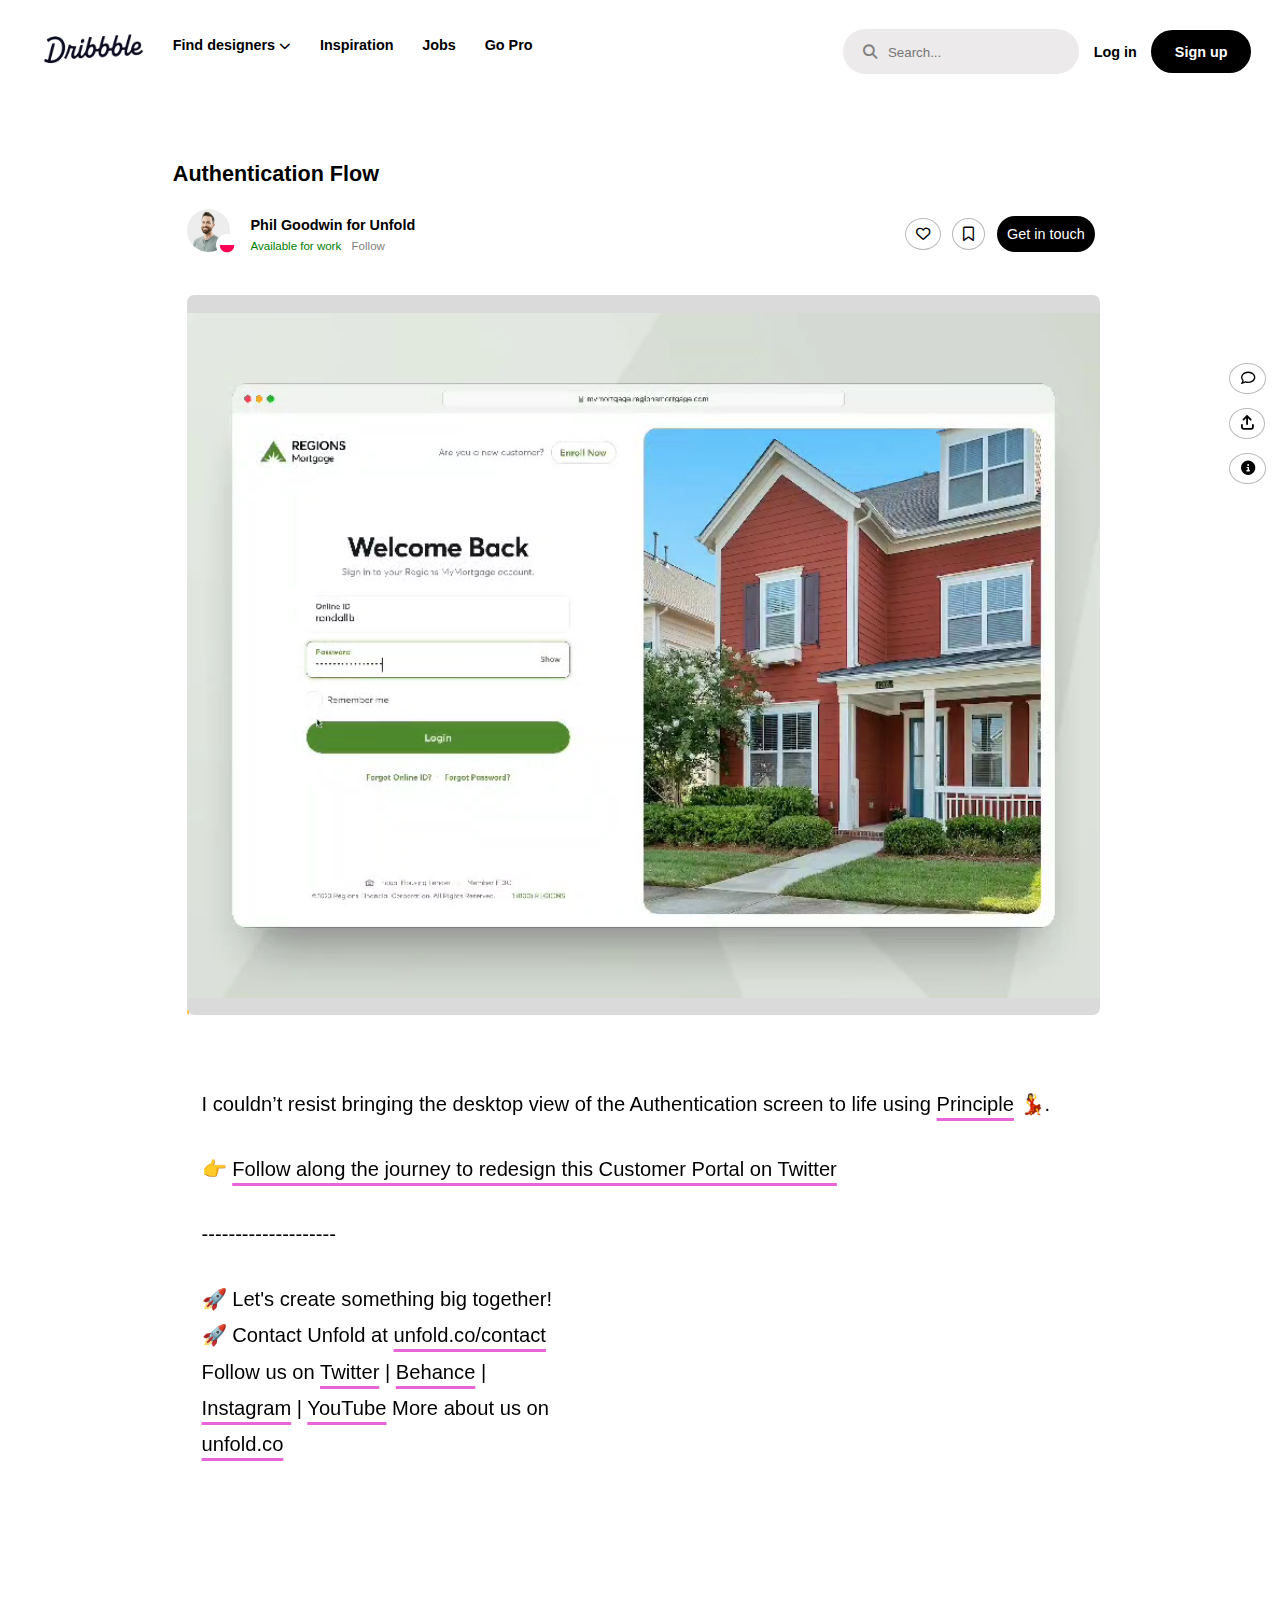
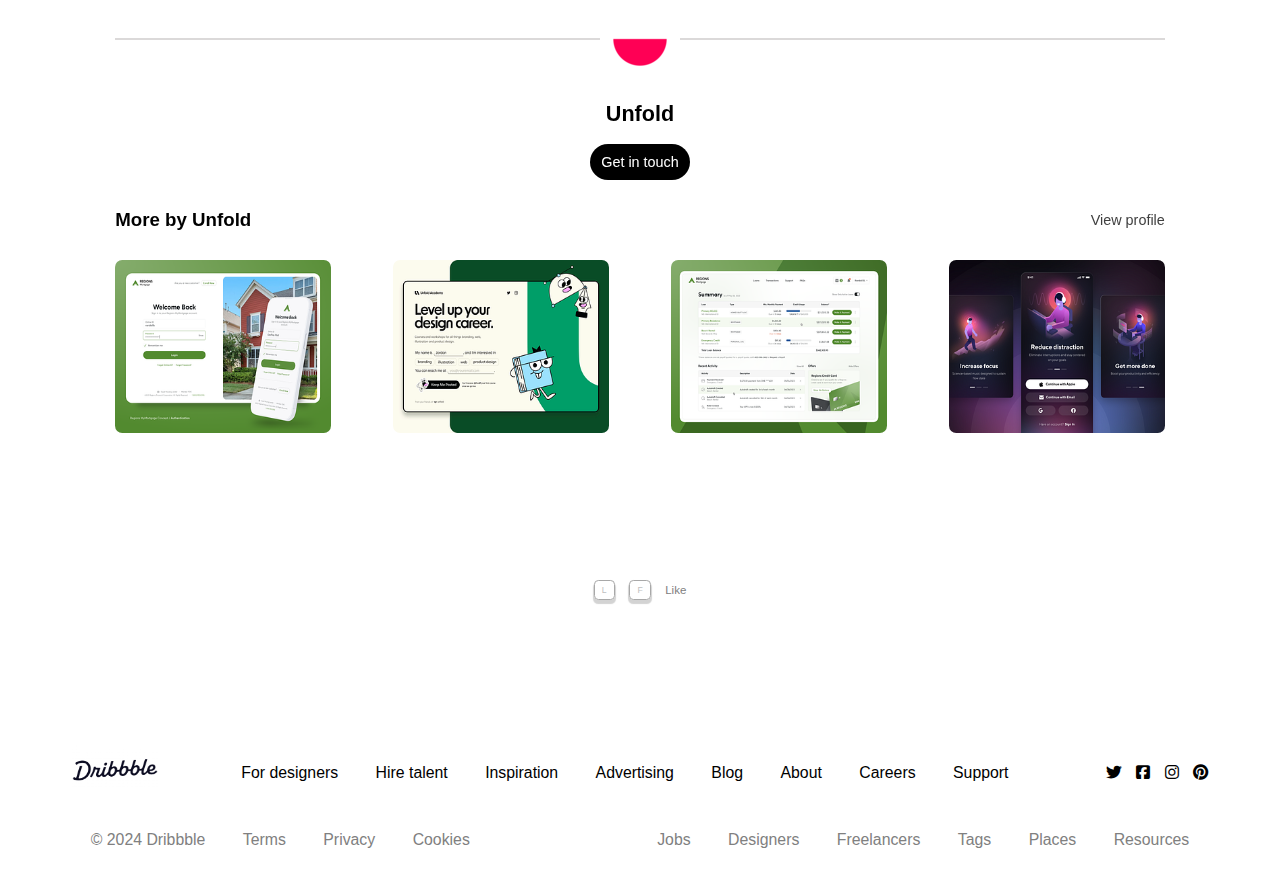
==== commit d08a2448: "first commit" ====
--- a/index.html
+++ b/index.html
@@ -130,17 +130,17 @@
             <p class="p" style="padding-top: 4rem;">I couldn’t resist bringing the desktop view of the Authentication
                 screen
                 to life
-                using Principle 💃.</p>
-            <p class="p">👉 Follow along the journey to redesign this Customer Portal on Twitter</p>
+                using <span style="text-decoration: underline;text-decoration-color: #ea64d9; text-decoration-thickness: 3px; text-underline-offset: .5rem;">Principle</span>  💃.</p>
+            <p class="p">👉 <span>Follow along the journey to redesign this Customer Portal on Twitter</span> </p>
             <p class="p">--------------------</p>
             <p class="p" id="p3">
                 🚀 Let's create something big together! 🚀
 
-                Contact Unfold at unfold.co/contact
-
-                Follow us on Twitter | Behance | Instagram | YouTube
-
-                More about us on unfold.co</p>
+                Contact Unfold at <span> unfold.co/contact</span>
+
+                Follow us on <span>Twitter</span> | <span>Behance</span> | <span>Instagram</span> | <span>YouTube</span>
+
+                More about us on <span>unfold.co</span></p>
         </div>
         <div class="sec1d2 ">
             <li id="message"> <i class=" i fa-regular fa-comment"></i></li>
--- a/index.css
+++ b/index.css
@@ -546,3 +546,6 @@
     padding: 1.5rem 0 1rem 0;
 }
 }
+span{
+    text-decoration: underline;text-decoration-color: #ea64d9; text-decoration-thickness: 3px; text-underline-offset: .5rem;   
+}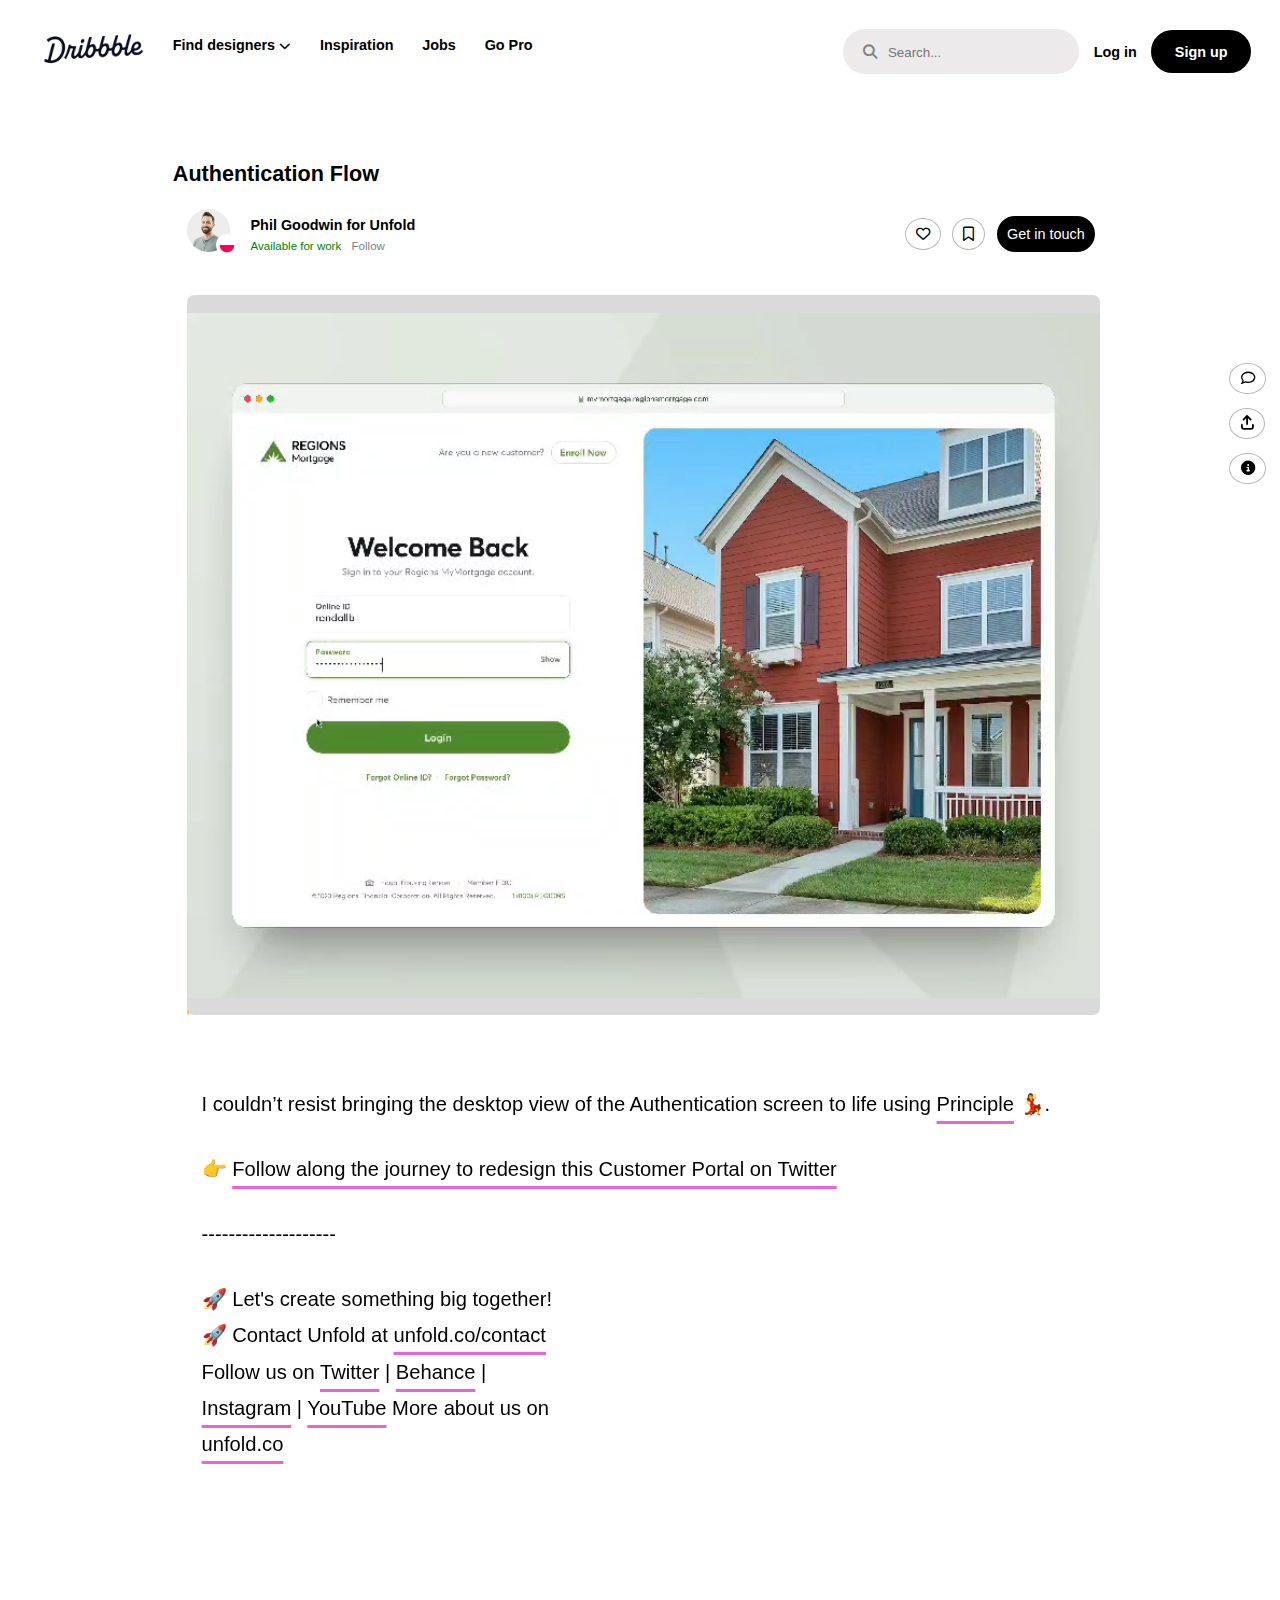
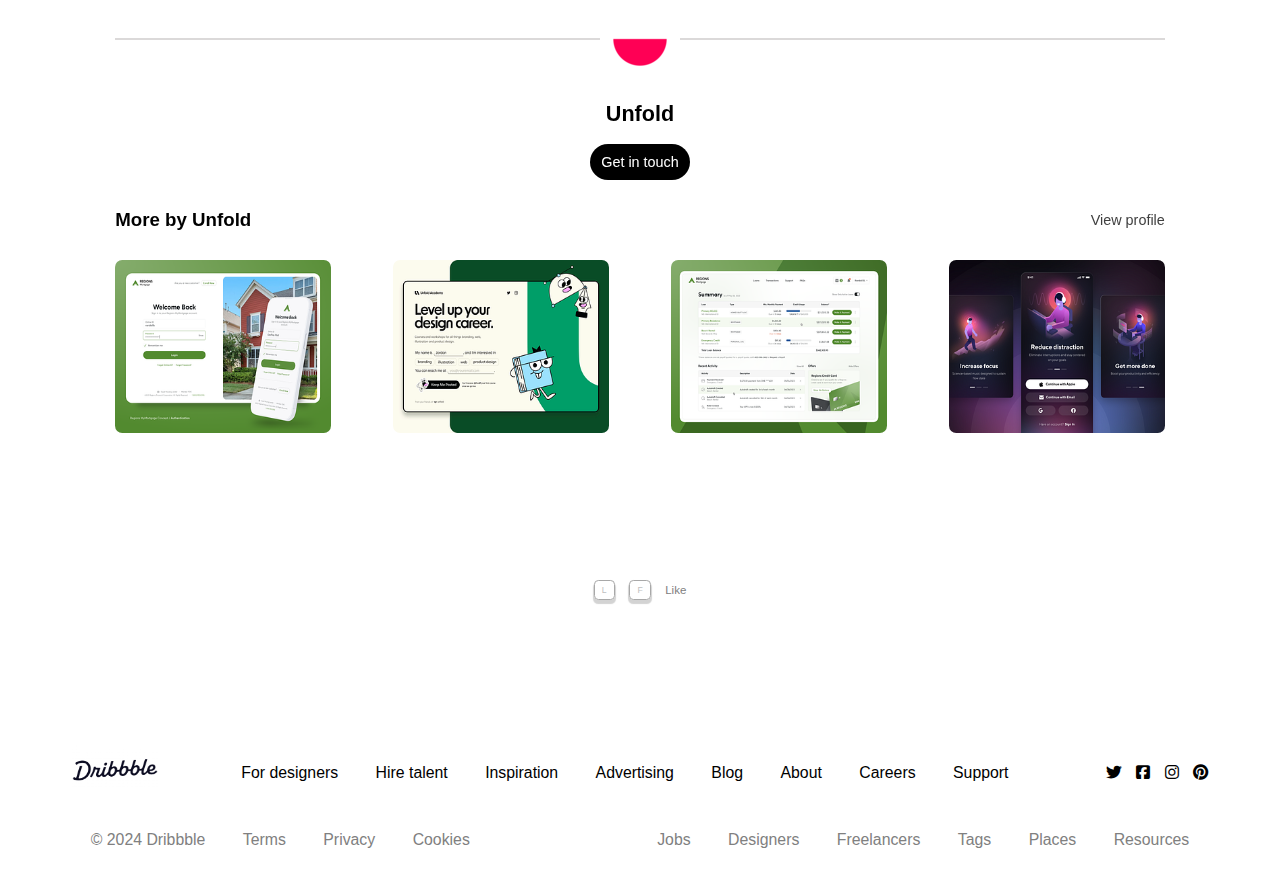
==== commit 189be489: "first commit" ====
--- a/index.html
+++ b/index.html
@@ -130,7 +130,7 @@
             <p class="p" style="padding-top: 4rem;">I couldn’t resist bringing the desktop view of the Authentication
                 screen
                 to life
-                using <span style="text-decoration: underline;text-decoration-color: #ea64d9; text-decoration-thickness: 3px; text-underline-offset: .5rem;">Principle</span>  💃.</p>
+                using <span >Principle</span>  💃.</p>
             <p class="p">👉 <span>Follow along the journey to redesign this Customer Portal on Twitter</span> </p>
             <p class="p">--------------------</p>
             <p class="p" id="p3">
--- a/index.css
+++ b/index.css
@@ -547,5 +547,5 @@
 }
 }
 span{
-    text-decoration: underline;text-decoration-color: #ea64d9; text-decoration-thickness: 3px; text-underline-offset: .5rem;   
+    text-decoration: underline;text-decoration-color: #ea64d9; text-decoration-thickness: 3px; text-underline-offset: .7rem;   
 }